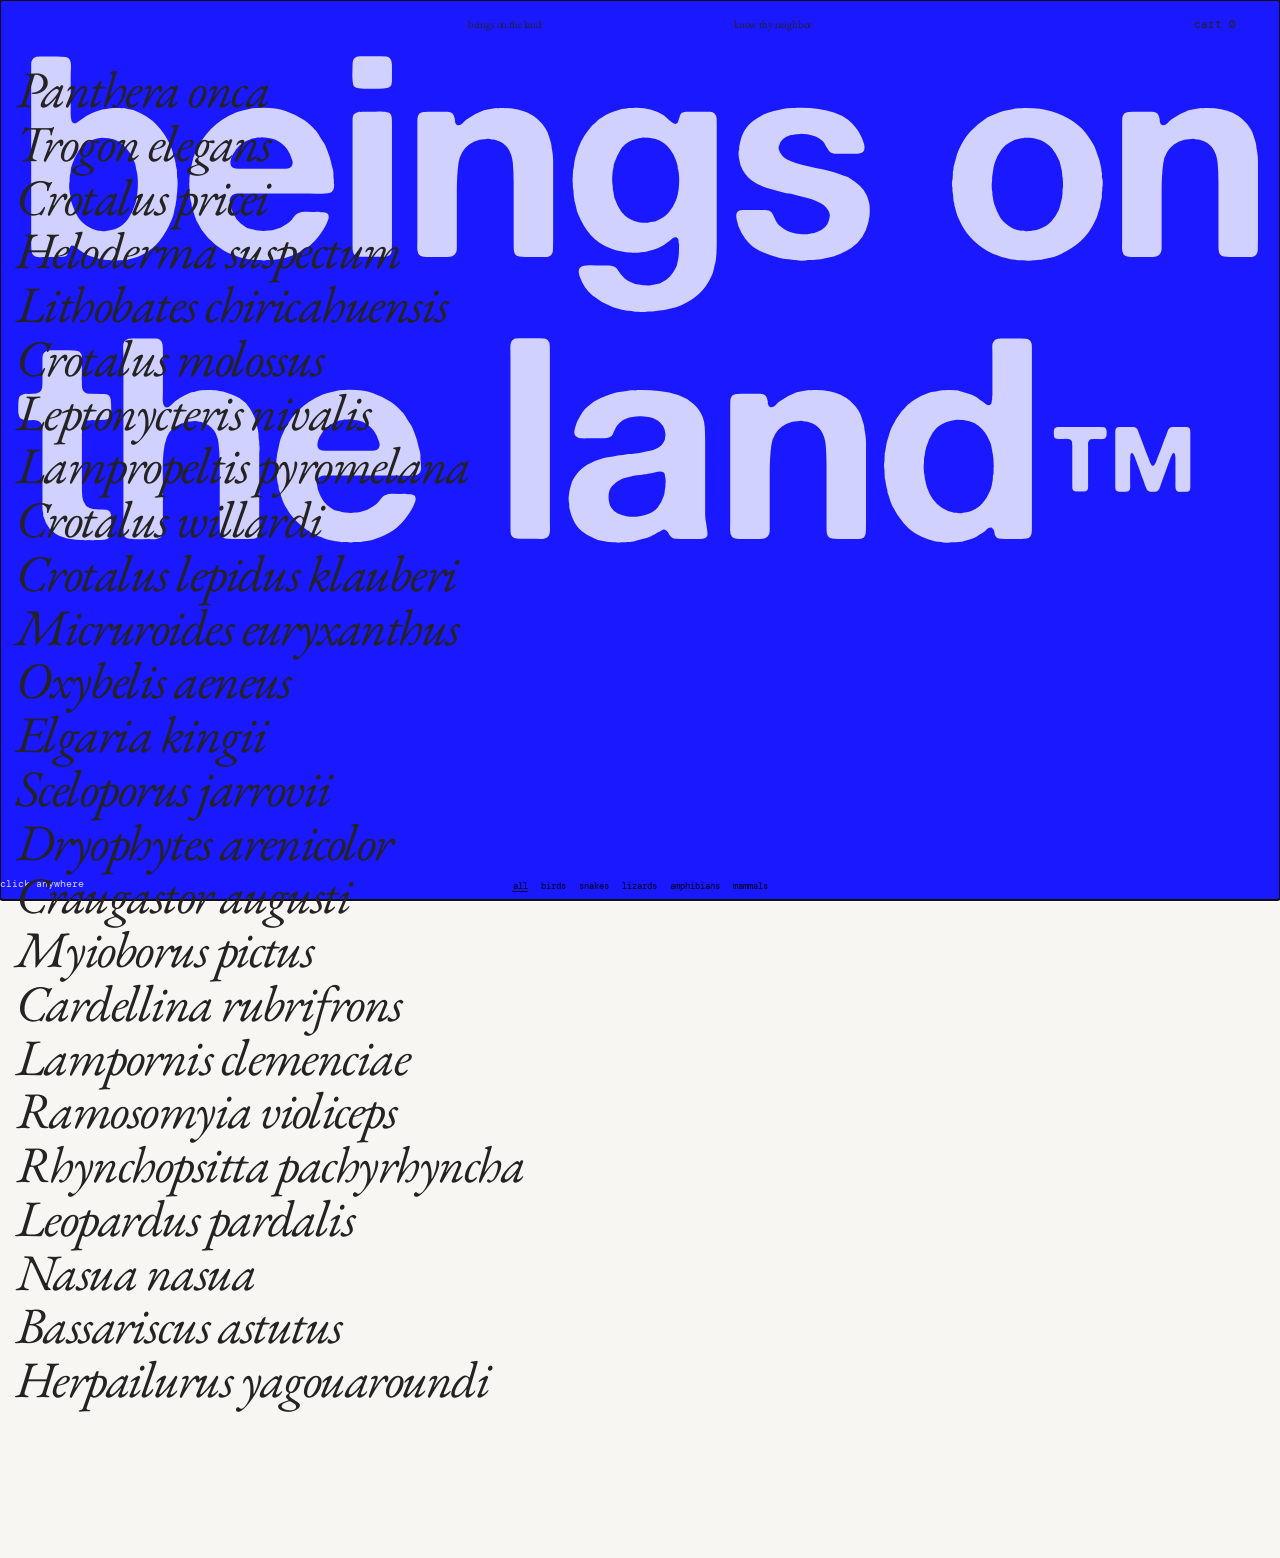
==== index.html @ 35c015ee "Initial site" ====
<!doctype html>
<html lang="en">
  <head>
    <meta charset="utf-8">
    <meta name="viewport" content="width=device-width, initial-scale=1">
    <meta name="description" content="Beings on the Land — embroidered objects from the Sky Islands.">
    <title>beings on the land</title>
    <link rel="stylesheet" href="style.css">
  </head>
  <body class="index-page">
    <header class="site-header">
      <a class="site-title" href="index.html">beings on the land</a>
      <nav aria-label="Primary"><a href="index.html">beings on the land</a><a href="about.html">know thy neighbor</a></nav>
      <button class="cart-toggle" type="button" aria-expanded="false" aria-controls="cart-drawer">cart <span data-cart-count>0</span></button>
    </header>
    <main><section class="animal-index" id="animal-index" aria-label="Beings" aria-live="polite"></section></main>
    <nav class="filter-nav" aria-label="Filter beings by taxon">
      <button type="button" data-filter="All" aria-pressed="true">all</button>
      <button type="button" data-filter="Birds" aria-pressed="false">birds</button>
      <button type="button" data-filter="Snakes" aria-pressed="false">snakes</button>
      <button type="button" data-filter="Lizards" aria-pressed="false">lizards</button>
      <button type="button" data-filter="Amphibians" aria-pressed="false">amphibians</button>
      <button type="button" data-filter="Mammals" aria-pressed="false">mammals</button>
    </nav>
    <div class="landing" id="landing" role="dialog" aria-label="Beings on the Land. Click anywhere to enter." tabindex="-1">
      <p class="overlay-1">beings on<br>the land<span class="trademark">™</span></p>
      <span>click anywhere</span>
    </div>
    <button class="landing-dismiss" id="landing-dismiss" type="button" aria-label="Enter Beings on the Land"></button>
    <div id="cart-root"></div>
    <script src="products.js"></script><script src="cart.js"></script><script src="script.js"></script>
  </body>
</html>
---- style.css ----
@import url('https://fonts.googleapis.com/css2?family=DM+Mono:wght@400&family=EB+Garamond:wght@400&display=swap');
@font-face { font-family:"Alte Haas Grotesk"; src:url("fonts/AlteHaasGroteskBold.ttf") format("truetype"); font-style:normal; font-weight:700; font-display:swap; }
:root { --paper:#f8f6f2; --ink:#242321; --blue:rgba(2,0,255,.9); --line:rgba(36,35,33,.25); }
* { box-sizing:border-box; } html { background:var(--paper); } body { margin:0; color:var(--ink); background:var(--paper); font-family:"DM Mono", monospace; font-size:11px; } a { color:inherit; } button { font:inherit; color:inherit; }
.site-header { position:fixed; inset:0 0 auto; z-index:2; display:grid; grid-template-columns:1fr auto 1fr; align-items:center; padding:17px 3.4vw; pointer-events:none; } .site-header a,.site-header button { pointer-events:auto; } .site-title { font-family:"EB Garamond",Garamond,serif; font-size:11px; font-weight:400; line-height:1.1; letter-spacing:-.014em; text-decoration:none; visibility:hidden; } nav { display:flex; gap:15vw; } nav a { font-family:"EB Garamond",Garamond,serif; font-size:11px; font-weight:400; line-height:1.1; letter-spacing:-.014em; text-decoration:none; } nav a:hover,.prose a:hover { text-decoration:underline; } .cart-toggle { justify-self:end; border:0; padding:0; background:none; cursor:pointer; }
.animal-index { position:relative; z-index:1; padding:62px 16px 8vh; max-width:1000px; } .animal { position:relative; width:max-content; max-width:100%; } .animal-link { position:relative; z-index:2; display:block; font-family:"EB Garamond",Garamond,serif; font-style:italic; font-weight:400; font-size:clamp(2.8rem,4vw,4rem); line-height:1.05; letter-spacing:-.03em; text-decoration:none; white-space:nowrap; } .animal-image { position:absolute; z-index:1; left:55%; top:38%; width:min(42vw,470px); aspect-ratio:4/3; object-fit:cover; opacity:0; transform:translate(-12%,-46%) scale(.97); transition:opacity .2s ease,transform .25s ease; pointer-events:none; } .animal:hover .animal-image,.animal:focus-within .animal-image { opacity:1; transform:translate(-12%,-46%) scale(1); pointer-events:auto; }
.filter-nav { position:fixed; z-index:3; bottom:8px; left:50%; display:flex; gap:13px; transform:translateX(-50%); align-items:center; white-space:nowrap; } .filter-nav button { padding:0; border:0; background:none; color:rgba(0,0,0,.75); font-family:"Diatype Mono Variable","DM Mono",monospace; font-size:.55rem; font-style:normal; font-weight:450; line-height:1.1; letter-spacing:0; font-variation-settings:'slnt' 0,'MONO' 1; text-transform:lowercase; cursor:pointer; } .filter-nav button:hover,.filter-nav button:focus-visible,.filter-nav button[aria-pressed="true"] { text-decoration:underline; text-underline-offset:2px; }
.back-link { position:fixed; z-index:21; top:17px; left:3.4vw; color:inherit; font-family:"DM Mono",monospace; font-size:11px; line-height:1; text-decoration:none; } .back-link:hover,.back-link:focus-visible { text-decoration:underline; text-underline-offset:2px; } .product-page .site-title { visibility:hidden; }
.index-page { background:transparent; } .landing { position:fixed; z-index:0; inset:0; display:flex; overflow:hidden; align-items:flex-start; justify-content:flex-start; background:var(--blue); color:rgba(255,255,255,.8); transition:opacity .24s ease,visibility .24s; } .landing-dismiss { position:fixed; z-index:50; inset:0; width:100%; height:100%; border:0; padding:0; background:transparent; cursor:pointer; } .landing.is-gone,.landing-dismiss.is-gone { opacity:0; visibility:hidden; pointer-events:none; } .overlay-1 { --text-style:"overlay"; display:block; margin:10px 0 0 16px; color:rgba(255,255,255,.8); font-family:"Alte Haas Grotesk","Arial Rounded MT Bold",Arial,sans-serif; font-size:22vw; font-style:normal; font-weight:700; line-height:1; letter-spacing:-.025em; text-align:left; white-space:nowrap; } .overlay-1 a { color:rgba(255,255,255,.8); border-bottom:0 solid rgba(127,127,127,.2); text-decoration:none; } .overlay-1 .trademark { position:static; display:inline; margin-left:.025em; color:inherit; font-family:inherit; font-size:.56em; font-weight:inherit; line-height:1; vertical-align:baseline; } .landing > span { position:absolute; bottom:10px; font-size:10px; color:rgba(255,255,255,.8); }
.product { display:grid; grid-template-columns:minmax(0,1.25fr) minmax(260px,.75fr); gap:7vw; max-width:1240px; margin:auto; padding:96px 4vw 7vw; } .product-image { width:100%; aspect-ratio:4/3; object-fit:cover; } .product-info { align-self:start; padding-top:10px; } .product h1,.prose h1 { margin:0 0 28px; font-family:"EB Garamond",Garamond,serif; font-size:clamp(3.4rem,6vw,6rem); font-style:normal; font-weight:400; line-height:1.05; letter-spacing:-.03em; } .price { margin-bottom:32px; font-size:13px; } fieldset { border:0; margin:0 0 34px; padding:0; } legend { margin-bottom:12px; } .color-options { display:flex; flex-wrap:wrap; gap:8px; } .color-options button { border:1px solid var(--ink); padding:8px 10px; background:transparent; cursor:pointer; } .color-options button[aria-pressed="true"] { background:var(--ink); color:var(--paper); } .add-button { width:100%; border:1px solid var(--ink); padding:13px; background:var(--ink); color:var(--paper); cursor:pointer; } .add-button:hover { background:transparent; color:var(--ink); }
.prose { max-width:700px; padding:145px 4vw 10vh; } .prose p { max-width:590px; font-family:"EB Garamond",Garamond,serif; font-size:clamp(2rem,3.5vw,3.2rem); line-height:1.05; letter-spacing:-.03em; }
.contact a { color:var(--blue); text-decoration:none; } .contact a:hover,.contact a:focus-visible { text-decoration:none; } .page-links { display:flex; gap:14px; font-family:"Diatype Mono Variable","DM Mono",monospace !important; font-size:11px !important; letter-spacing:0 !important; } .about-page .site-title { visibility:hidden; } .faq section { margin:0 0 58px; } .faq h2 { margin:0 0 16px; font-family:"EB Garamond",Garamond,serif; font-size:clamp(2.8rem,4vw,4rem); font-style:italic; font-weight:400; line-height:1; letter-spacing:-.03em; } .faq h3 { margin:24px 0 5px; font-family:"Diatype Mono Variable","DM Mono",monospace; font-size:11px; font-weight:400; } .faq h3 + p,.terms p { margin:0; font-size:clamp(1.35rem,2vw,1.8rem); line-height:1.03; }
.cart-backdrop { position:fixed; z-index:29; inset:0; background:rgba(36,35,33,.16); } .cart-drawer { position:fixed; z-index:30; top:0; right:0; height:100%; width:min(440px,100%); padding:30px; background:var(--paper); border-left:1px solid var(--ink); transform:translateX(101%); transition:transform .25s ease; display:flex; flex-direction:column; } .cart-drawer.open { transform:translateX(0); } .cart-head { display:flex; justify-content:space-between; margin-bottom:35px; } .cart-close { border:0; padding:0; background:none; cursor:pointer; } .cart-item { display:grid; grid-template-columns:76px 1fr auto; gap:12px; margin-bottom:18px; } .cart-item img { width:76px; height:57px; object-fit:cover; } .cart-item p { margin:0 0 5px; } .remove { align-self:end; border:0; padding:0; background:none; text-decoration:underline; cursor:pointer; } .cart-footer { margin-top:auto; border-top:1px solid var(--line); padding-top:16px; } .checkout { display:block; width:100%; margin-top:14px; border:1px solid var(--ink); padding:13px; background:var(--ink); color:var(--paper); text-align:center; text-decoration:none; }
@media (max-width:650px) { .site-header { padding:18px 18px; grid-template-columns:1fr auto; } .site-title { visibility:visible; font-size:11px; } .site-header nav { display:none; } .animal-index { padding:62px 18px 50px; } .animal-link { font-size:13vw; line-height:1.05; white-space:normal; } .animal-image { display:none; } .filter-nav { bottom:11px; gap:9px; max-width:100%; overflow-x:auto; padding:0 12px; } .filter-nav button { font-size:.5rem; } .back-link { top:18px; left:18px; font-size:11px; } .overlay-1 { margin:15px 0 0 15px; font-size:22vw; } .product { display:block; padding:65px 18px 9vh; } .product-info { padding-top:28px; } .prose { padding:110px 18px 9vh; } }
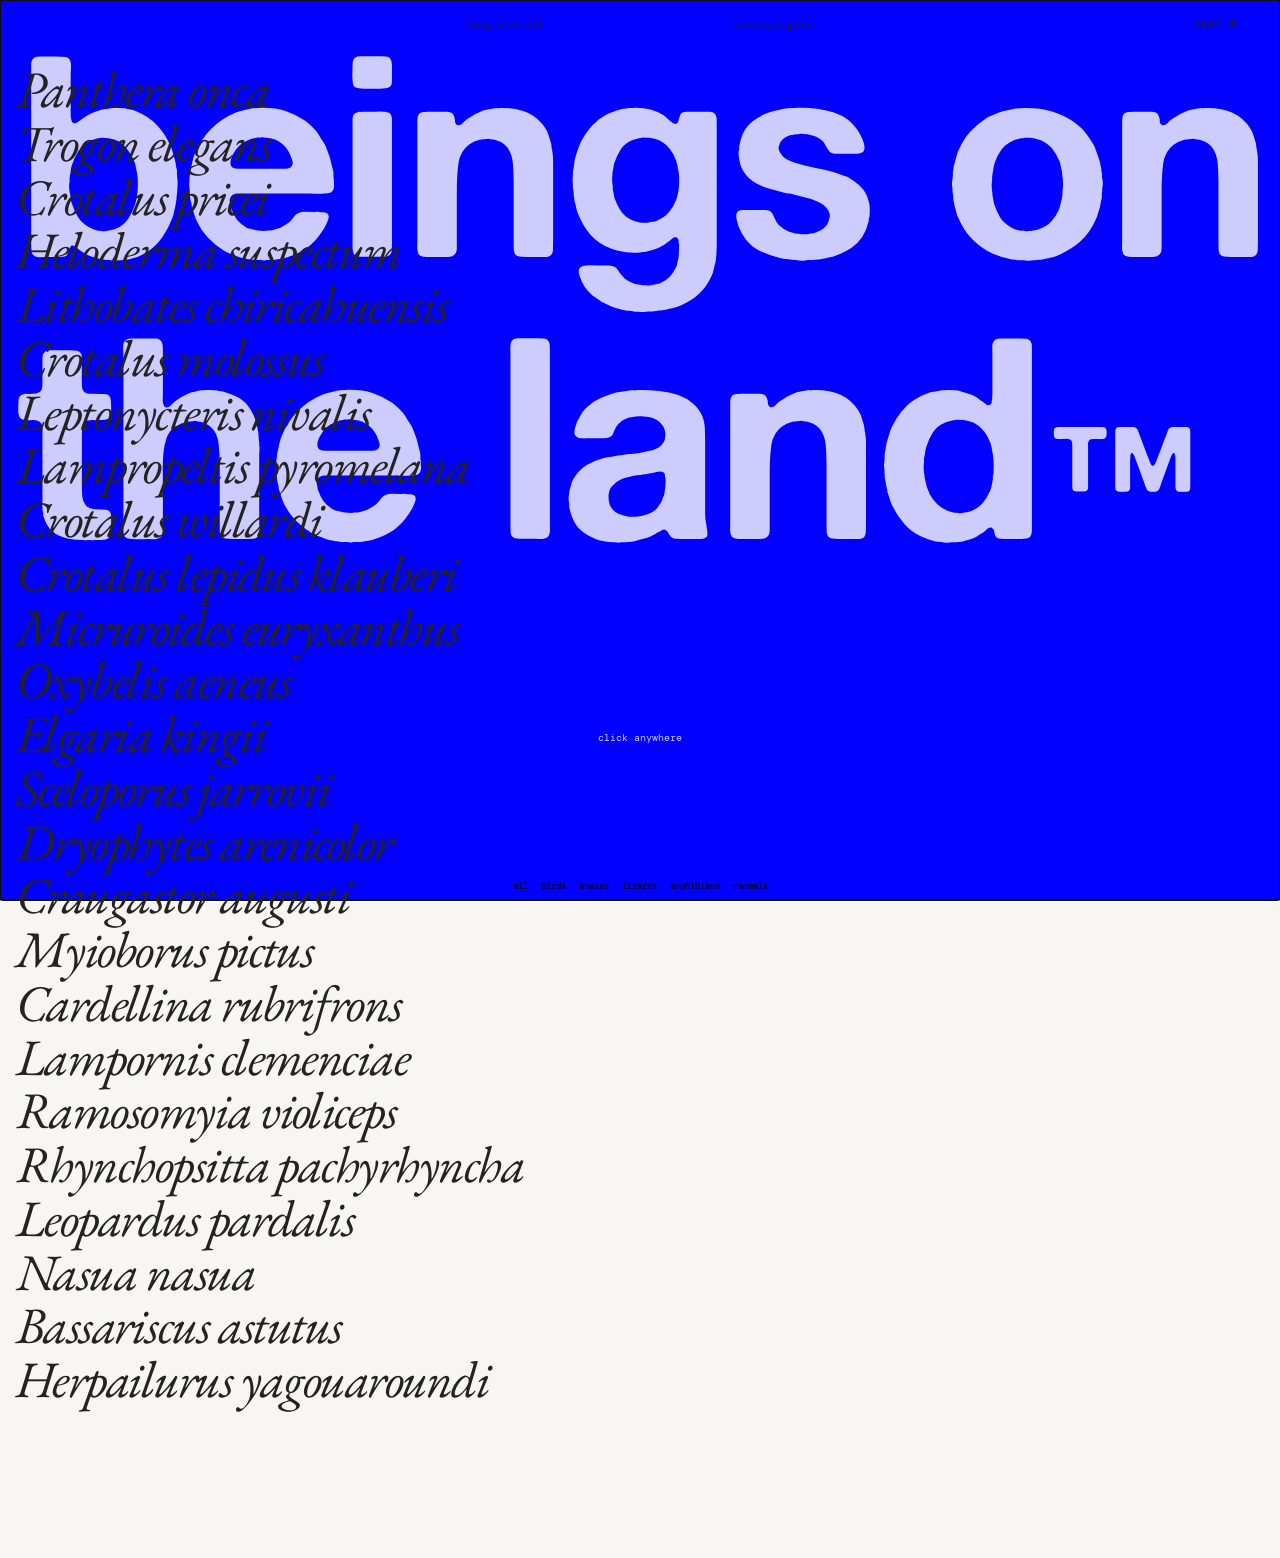
==== commit 83346bef: "Set Trogon elegans photo as the social share thumbnail Add Open Graph and Twitter Card meta tags to " ====
--- a/index.html
+++ b/index.html
@@ -2,8 +2,22 @@
 <html lang="en">
   <head>
     <meta charset="utf-8">
-    <meta name="viewport" content="width=device-width, initial-scale=1">
+    <meta name="viewport" content="width=device-width, initial-scale=1, viewport-fit=cover">
+    <meta name="theme-color" content="#2424ff">
+    <meta name="apple-mobile-web-app-capable" content="yes">
+    <meta name="apple-mobile-web-app-status-bar-style" content="black-translucent">
     <meta name="description" content="Beings on the Land — embroidered objects from the Sky Islands.">
+    <meta property="og:type" content="website">
+    <meta property="og:title" content="beings on the land">
+    <meta property="og:description" content="Beings on the Land — embroidered objects from the Sky Islands.">
+    <meta property="og:url" content="https://beings.onthe.land/">
+    <meta property="og:image" content="https://beings.onthe.land/images/trogon-elegans.jpg">
+    <meta property="og:image:width" content="960">
+    <meta property="og:image:height" content="960">
+    <meta name="twitter:card" content="summary_large_image">
+    <meta name="twitter:title" content="beings on the land">
+    <meta name="twitter:description" content="Beings on the Land — embroidered objects from the Sky Islands.">
+    <meta name="twitter:image" content="https://beings.onthe.land/images/trogon-elegans.jpg">
     <title>beings on the land</title>
     <link rel="stylesheet" href="style.css">
   </head>
--- a/style.css
+++ b/style.css
@@ -6,9 +6,16 @@
 .animal-index { position:relative; z-index:1; padding:62px 16px 8vh; max-width:1000px; } .animal { position:relative; width:max-content; max-width:100%; } .animal-link { position:relative; z-index:2; display:block; font-family:"EB Garamond",Garamond,serif; font-style:italic; font-weight:400; font-size:clamp(2.8rem,4vw,4rem); line-height:1.05; letter-spacing:-.03em; text-decoration:none; white-space:nowrap; } .animal-image { position:absolute; z-index:1; left:55%; top:38%; width:min(42vw,470px); aspect-ratio:4/3; object-fit:cover; opacity:0; transform:translate(-12%,-46%) scale(.97); transition:opacity .2s ease,transform .25s ease; pointer-events:none; } .animal:hover .animal-image,.animal:focus-within .animal-image { opacity:1; transform:translate(-12%,-46%) scale(1); pointer-events:auto; }
 .filter-nav { position:fixed; z-index:3; bottom:8px; left:50%; display:flex; gap:13px; transform:translateX(-50%); align-items:center; white-space:nowrap; } .filter-nav button { padding:0; border:0; background:none; color:rgba(0,0,0,.75); font-family:"Diatype Mono Variable","DM Mono",monospace; font-size:.55rem; font-style:normal; font-weight:450; line-height:1.1; letter-spacing:0; font-variation-settings:'slnt' 0,'MONO' 1; text-transform:lowercase; cursor:pointer; } .filter-nav button:hover,.filter-nav button:focus-visible,.filter-nav button[aria-pressed="true"] { text-decoration:underline; text-underline-offset:2px; }
 .back-link { position:fixed; z-index:21; top:17px; left:3.4vw; color:inherit; font-family:"DM Mono",monospace; font-size:11px; line-height:1; text-decoration:none; } .back-link:hover,.back-link:focus-visible { text-decoration:underline; text-underline-offset:2px; } .product-page .site-title { visibility:hidden; }
-.index-page { background:transparent; } .landing { position:fixed; z-index:0; inset:0; display:flex; overflow:hidden; align-items:flex-start; justify-content:flex-start; background:var(--blue); color:rgba(255,255,255,.8); transition:opacity .24s ease,visibility .24s; } .landing-dismiss { position:fixed; z-index:50; inset:0; width:100%; height:100%; border:0; padding:0; background:transparent; cursor:pointer; } .landing.is-gone,.landing-dismiss.is-gone { opacity:0; visibility:hidden; pointer-events:none; } .overlay-1 { --text-style:"overlay"; display:block; margin:10px 0 0 16px; color:rgba(255,255,255,.8); font-family:"Alte Haas Grotesk","Arial Rounded MT Bold",Arial,sans-serif; font-size:22vw; font-style:normal; font-weight:700; line-height:1; letter-spacing:-.025em; text-align:left; white-space:nowrap; } .overlay-1 a { color:rgba(255,255,255,.8); border-bottom:0 solid rgba(127,127,127,.2); text-decoration:none; } .overlay-1 .trademark { position:static; display:inline; margin-left:.025em; color:inherit; font-family:inherit; font-size:.56em; font-weight:inherit; line-height:1; vertical-align:baseline; } .landing > span { position:absolute; bottom:10px; font-size:10px; color:rgba(255,255,255,.8); }
+.index-page { background:transparent; } .landing { position:fixed; z-index:0; top:0; right:0; left:0; height:100vh; height:100svh; height:100dvh; padding-top:env(safe-area-inset-top); padding-bottom:env(safe-area-inset-bottom); display:flex; overflow:hidden; align-items:flex-start; justify-content:flex-start; background:rgb(2,0,255); color:rgba(255,255,255,.8); transition:opacity .24s ease,visibility .24s; } .landing-dismiss { position:fixed; z-index:50; top:0; right:0; left:0; height:100vh; height:100svh; height:100dvh; width:auto; border:0; padding:0; background:transparent; cursor:pointer; } .landing.is-gone,.landing-dismiss.is-gone { opacity:0; visibility:hidden; pointer-events:none; } .overlay-1 { --text-style:"overlay"; display:block; margin:10px 0 0 16px; color:rgba(255,255,255,.8); font-family:"Alte Haas Grotesk","Arial Rounded MT Bold",Arial,sans-serif; font-size:22vw; font-style:normal; font-weight:700; line-height:1; letter-spacing:-.025em; text-align:left; white-space:nowrap; } .overlay-1 a { color:rgba(255,255,255,.8); border-bottom:0 solid rgba(127,127,127,.2); text-decoration:none; } .overlay-1 .trademark { position:static; display:inline; margin-left:.025em; color:inherit; font-family:inherit; font-size:.56em; font-weight:inherit; line-height:1; vertical-align:baseline; } .landing > span { position:absolute; top:calc(50% + 22vw + 5px); left:50%; width:max-content; transform:translate(-50%,-50%); font-size:10px; color:rgba(255,255,255,.8); }
 .product { display:grid; grid-template-columns:minmax(0,1.25fr) minmax(260px,.75fr); gap:7vw; max-width:1240px; margin:auto; padding:96px 4vw 7vw; } .product-image { width:100%; aspect-ratio:4/3; object-fit:cover; } .product-info { align-self:start; padding-top:10px; } .product h1,.prose h1 { margin:0 0 28px; font-family:"EB Garamond",Garamond,serif; font-size:clamp(3.4rem,6vw,6rem); font-style:normal; font-weight:400; line-height:1.05; letter-spacing:-.03em; } .price { margin-bottom:32px; font-size:13px; } fieldset { border:0; margin:0 0 34px; padding:0; } legend { margin-bottom:12px; } .color-options { display:flex; flex-wrap:wrap; gap:8px; } .color-options button { border:1px solid var(--ink); padding:8px 10px; background:transparent; cursor:pointer; } .color-options button[aria-pressed="true"] { background:var(--ink); color:var(--paper); } .add-button { width:100%; border:1px solid var(--ink); padding:13px; background:var(--ink); color:var(--paper); cursor:pointer; } .add-button:hover { background:transparent; color:var(--ink); }
 .prose { max-width:700px; padding:145px 4vw 10vh; } .prose p { max-width:590px; font-family:"EB Garamond",Garamond,serif; font-size:clamp(2rem,3.5vw,3.2rem); line-height:1.05; letter-spacing:-.03em; }
-.contact a { color:var(--blue); text-decoration:none; } .contact a:hover,.contact a:focus-visible { text-decoration:none; } .page-links { display:flex; gap:14px; font-family:"Diatype Mono Variable","DM Mono",monospace !important; font-size:11px !important; letter-spacing:0 !important; } .about-page .site-title { visibility:hidden; } .faq section { margin:0 0 58px; } .faq h2 { margin:0 0 16px; font-family:"EB Garamond",Garamond,serif; font-size:clamp(2.8rem,4vw,4rem); font-style:italic; font-weight:400; line-height:1; letter-spacing:-.03em; } .faq h3 { margin:24px 0 5px; font-family:"Diatype Mono Variable","DM Mono",monospace; font-size:11px; font-weight:400; } .faq h3 + p,.terms p { margin:0; font-size:clamp(1.35rem,2vw,1.8rem); line-height:1.03; }
+.story { position:relative; z-index:1; padding:62px 16px 8vh; max-width:1000px; } .story p { margin:0; font-family:"EB Garamond",Garamond,serif; font-weight:400; font-size:clamp(2.8rem,5vw,4.5rem); line-height:1.05; letter-spacing:-.03em; }
+.term { position:relative; display:inline-block; }
+.term-italic { font-style:italic; }
+.term-underline { text-decoration:underline; text-underline-offset:4px; }
+.term-image { position:absolute; z-index:5; left:50%; bottom:100%; margin-bottom:16px; width:min(40vw,420px); aspect-ratio:4/3; object-fit:cover; opacity:0; transform:translate(-50%,6px) scale(.97); transition:opacity .2s ease,transform .25s ease; pointer-events:none; }
+.term:hover .term-image,.term:focus .term-image,.term:focus-within .term-image { opacity:1; transform:translate(-50%,0) scale(1); pointer-events:auto; }
+.contact a { color:var(--blue); text-decoration:none; } .contact a:hover,.contact a:focus-visible { text-decoration:none; } .page-links { display:flex; gap:14px; font-family:"Diatype Mono Variable","DM Mono",monospace !important; font-size:11px !important; letter-spacing:0 !important; } .about-page .site-title { visibility:hidden; } .faq section { margin:0 0 58px; } .faq h2 { margin:0 0 16px; font-family:"EB Garamond",Garamond,serif; font-size:clamp(2.8rem,4vw,4rem); font-style:italic; font-weight:400; line-height:1; letter-spacing:-.03em; } .faq h3 { margin:24px 0 5px; font-family:"Diatype Mono Variable","DM Mono",monospace; font-size:11px; font-weight:400; } .faq h3 + p { margin:0; font-size:clamp(1.35rem,2vw,1.8rem); line-height:1.03; }
+.terms p { max-width:590px; font-size:clamp(1.35rem,2vw,1.8rem); line-height:1.05; letter-spacing:-.03em; }
 .cart-backdrop { position:fixed; z-index:29; inset:0; background:rgba(36,35,33,.16); } .cart-drawer { position:fixed; z-index:30; top:0; right:0; height:100%; width:min(440px,100%); padding:30px; background:var(--paper); border-left:1px solid var(--ink); transform:translateX(101%); transition:transform .25s ease; display:flex; flex-direction:column; } .cart-drawer.open { transform:translateX(0); } .cart-head { display:flex; justify-content:space-between; margin-bottom:35px; } .cart-close { border:0; padding:0; background:none; cursor:pointer; } .cart-item { display:grid; grid-template-columns:76px 1fr auto; gap:12px; margin-bottom:18px; } .cart-item img { width:76px; height:57px; object-fit:cover; } .cart-item p { margin:0 0 5px; } .remove { align-self:end; border:0; padding:0; background:none; text-decoration:underline; cursor:pointer; } .cart-footer { margin-top:auto; border-top:1px solid var(--line); padding-top:16px; } .checkout { display:block; width:100%; margin-top:14px; border:1px solid var(--ink); padding:13px; background:var(--ink); color:var(--paper); text-align:center; text-decoration:none; }
-@media (max-width:650px) { .site-header { padding:18px 18px; grid-template-columns:1fr auto; } .site-title { visibility:visible; font-size:11px; } .site-header nav { display:none; } .animal-index { padding:62px 18px 50px; } .animal-link { font-size:13vw; line-height:1.05; white-space:normal; } .animal-image { display:none; } .filter-nav { bottom:11px; gap:9px; max-width:100%; overflow-x:auto; padding:0 12px; } .filter-nav button { font-size:.5rem; } .back-link { top:18px; left:18px; font-size:11px; } .overlay-1 { margin:15px 0 0 15px; font-size:22vw; } .product { display:block; padding:65px 18px 9vh; } .product-info { padding-top:28px; } .prose { padding:110px 18px 9vh; } }
+@media (max-width:650px) { .site-header { padding:18px 18px; grid-template-columns:1fr auto 1fr; } .site-title { visibility:visible; font-size:11px; } .site-header nav { display:flex; justify-self:center; gap:0; } .site-header nav a:first-child { display:none; } .animal-index { padding:62px 18px 90px; } .animal-link { font-size:13vw; line-height:1.05; white-space:normal; margin-bottom:.2em; } .animal-image { display:none; } .term-image { display:none; } .filter-nav { left:0; right:0; bottom:0; width:100%; transform:none; justify-content:center; gap:16px; max-width:100%; overflow-x:auto; padding:14px 12px calc(14px + env(safe-area-inset-bottom)); background:var(--paper); border-top:1px solid var(--line); } .filter-nav button { font-size:.7rem; } .back-link { top:18px; left:18px; font-size:11px; } .overlay-1 { margin:15px 0 0 15px; font-size:22vw; } .landing > span { top:calc(50% + 22vw + 7.5px); } .product { display:block; padding:65px 18px 9vh; } .product-info { padding-top:28px; } .prose { padding:110px 18px 9vh; } .story { padding:90px 18px 12vh; } .story p { font-size:10vw; } }
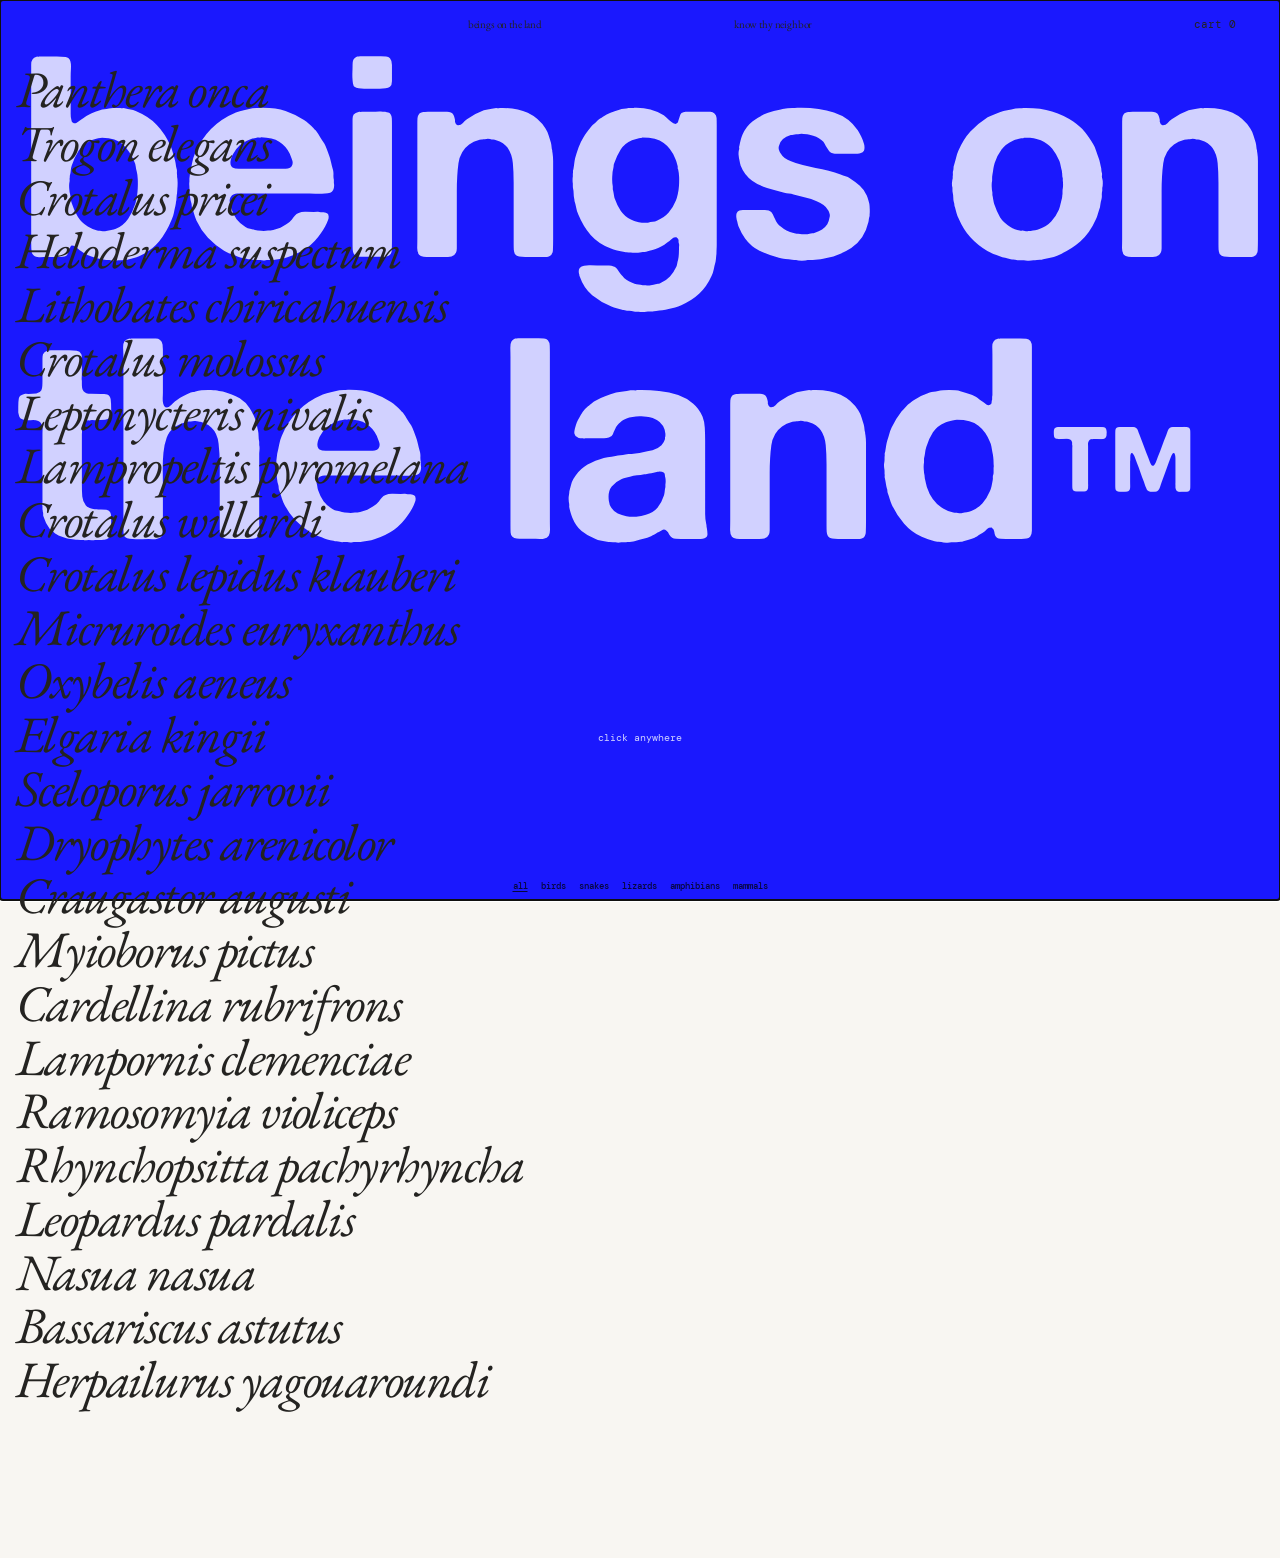
==== commit 489f7ccb: "Fix filter bar's box-shadow being clipped by its own scroll container overflow-x:auto on .filter-nav" ====
--- a/index.html
+++ b/index.html
@@ -29,12 +29,14 @@
     </header>
     <main><section class="animal-index" id="animal-index" aria-label="Beings" aria-live="polite"></section></main>
     <nav class="filter-nav" aria-label="Filter beings by taxon">
-      <button type="button" data-filter="All" aria-pressed="true">all</button>
-      <button type="button" data-filter="Birds" aria-pressed="false">birds</button>
-      <button type="button" data-filter="Snakes" aria-pressed="false">snakes</button>
-      <button type="button" data-filter="Lizards" aria-pressed="false">lizards</button>
-      <button type="button" data-filter="Amphibians" aria-pressed="false">amphibians</button>
-      <button type="button" data-filter="Mammals" aria-pressed="false">mammals</button>
+      <div class="filter-scroll">
+        <button type="button" data-filter="All" aria-pressed="true">all</button>
+        <button type="button" data-filter="Birds" aria-pressed="false">birds</button>
+        <button type="button" data-filter="Snakes" aria-pressed="false">snakes</button>
+        <button type="button" data-filter="Lizards" aria-pressed="false">lizards</button>
+        <button type="button" data-filter="Amphibians" aria-pressed="false">amphibians</button>
+        <button type="button" data-filter="Mammals" aria-pressed="false">mammals</button>
+      </div>
     </nav>
     <div class="landing" id="landing" role="dialog" aria-label="Beings on the Land. Click anywhere to enter." tabindex="-1">
       <p class="overlay-1">beings on<br>the land<span class="trademark">™</span></p>
--- a/style.css
+++ b/style.css
@@ -4,9 +4,9 @@
 * { box-sizing:border-box; } html { background:var(--paper); } body { margin:0; color:var(--ink); background:var(--paper); font-family:"DM Mono", monospace; font-size:11px; } a { color:inherit; } button { font:inherit; color:inherit; }
 .site-header { position:fixed; inset:0 0 auto; z-index:2; display:grid; grid-template-columns:1fr auto 1fr; align-items:center; padding:17px 3.4vw; pointer-events:none; } .site-header a,.site-header button { pointer-events:auto; } .site-title { font-family:"EB Garamond",Garamond,serif; font-size:11px; font-weight:400; line-height:1.1; letter-spacing:-.014em; text-decoration:none; visibility:hidden; } nav { display:flex; gap:15vw; } nav a { font-family:"EB Garamond",Garamond,serif; font-size:11px; font-weight:400; line-height:1.1; letter-spacing:-.014em; text-decoration:none; } nav a:hover,.prose a:hover { text-decoration:underline; } .cart-toggle { justify-self:end; border:0; padding:0; background:none; cursor:pointer; }
 .animal-index { position:relative; z-index:1; padding:62px 16px 8vh; max-width:1000px; } .animal { position:relative; width:max-content; max-width:100%; } .animal-link { position:relative; z-index:2; display:block; font-family:"EB Garamond",Garamond,serif; font-style:italic; font-weight:400; font-size:clamp(2.8rem,4vw,4rem); line-height:1.05; letter-spacing:-.03em; text-decoration:none; white-space:nowrap; } .animal-image { position:absolute; z-index:1; left:55%; top:38%; width:min(42vw,470px); aspect-ratio:4/3; object-fit:cover; opacity:0; transform:translate(-12%,-46%) scale(.97); transition:opacity .2s ease,transform .25s ease; pointer-events:none; } .animal:hover .animal-image,.animal:focus-within .animal-image { opacity:1; transform:translate(-12%,-46%) scale(1); pointer-events:auto; }
-.filter-nav { position:fixed; z-index:3; bottom:8px; left:50%; display:flex; gap:13px; transform:translateX(-50%); align-items:center; white-space:nowrap; } .filter-nav button { padding:0; border:0; background:none; color:rgba(0,0,0,.75); font-family:"Diatype Mono Variable","DM Mono",monospace; font-size:.55rem; font-style:normal; font-weight:450; line-height:1.1; letter-spacing:0; font-variation-settings:'slnt' 0,'MONO' 1; text-transform:lowercase; cursor:pointer; } .filter-nav button:hover,.filter-nav button:focus-visible,.filter-nav button[aria-pressed="true"] { text-decoration:underline; text-underline-offset:2px; }
+.filter-nav { position:fixed; z-index:3; bottom:8px; left:50%; transform:translateX(-50%); } .filter-scroll { display:flex; gap:13px; align-items:center; white-space:nowrap; } .filter-nav button { padding:0; border:0; background:none; color:rgba(0,0,0,.75); font-family:"Diatype Mono Variable","DM Mono",monospace; font-size:.55rem; font-style:normal; font-weight:450; line-height:1.1; letter-spacing:0; font-variation-settings:'slnt' 0,'MONO' 1; text-transform:lowercase; cursor:pointer; } .filter-nav button:hover,.filter-nav button:focus-visible,.filter-nav button[aria-pressed="true"] { text-decoration:underline; text-underline-offset:2px; }
 .back-link { position:fixed; z-index:21; top:17px; left:3.4vw; color:inherit; font-family:"DM Mono",monospace; font-size:11px; line-height:1; text-decoration:none; } .back-link:hover,.back-link:focus-visible { text-decoration:underline; text-underline-offset:2px; } .product-page .site-title { visibility:hidden; }
-.index-page { background:transparent; } .landing { position:fixed; z-index:0; top:0; right:0; left:0; height:100vh; height:100svh; height:100dvh; padding-top:env(safe-area-inset-top); padding-bottom:env(safe-area-inset-bottom); display:flex; overflow:hidden; align-items:flex-start; justify-content:flex-start; background:rgb(2,0,255); color:rgba(255,255,255,.8); transition:opacity .24s ease,visibility .24s; } .landing-dismiss { position:fixed; z-index:50; top:0; right:0; left:0; height:100vh; height:100svh; height:100dvh; width:auto; border:0; padding:0; background:transparent; cursor:pointer; } .landing.is-gone,.landing-dismiss.is-gone { opacity:0; visibility:hidden; pointer-events:none; } .overlay-1 { --text-style:"overlay"; display:block; margin:10px 0 0 16px; color:rgba(255,255,255,.8); font-family:"Alte Haas Grotesk","Arial Rounded MT Bold",Arial,sans-serif; font-size:22vw; font-style:normal; font-weight:700; line-height:1; letter-spacing:-.025em; text-align:left; white-space:nowrap; } .overlay-1 a { color:rgba(255,255,255,.8); border-bottom:0 solid rgba(127,127,127,.2); text-decoration:none; } .overlay-1 .trademark { position:static; display:inline; margin-left:.025em; color:inherit; font-family:inherit; font-size:.56em; font-weight:inherit; line-height:1; vertical-align:baseline; } .landing > span { position:absolute; top:calc(50% + 22vw + 5px); left:50%; width:max-content; transform:translate(-50%,-50%); font-size:10px; color:rgba(255,255,255,.8); }
+.index-page { background:transparent; } .landing { position:fixed; z-index:0; top:0; right:0; left:0; height:100vh; height:100svh; height:100dvh; padding-top:env(safe-area-inset-top); padding-bottom:env(safe-area-inset-bottom); display:flex; overflow:hidden; align-items:flex-start; justify-content:flex-start; background:var(--blue); color:rgba(255,255,255,.8); transition:opacity .24s ease,visibility .24s; } .landing-dismiss { position:fixed; z-index:50; top:0; right:0; left:0; height:100vh; height:100svh; height:100dvh; width:auto; border:0; padding:0; background:transparent; cursor:pointer; } .landing.is-gone,.landing-dismiss.is-gone { opacity:0; visibility:hidden; pointer-events:none; } .overlay-1 { --text-style:"overlay"; display:block; margin:10px 0 0 16px; color:rgba(255,255,255,.8); font-family:"Alte Haas Grotesk","Arial Rounded MT Bold",Arial,sans-serif; font-size:22vw; font-style:normal; font-weight:700; line-height:1; letter-spacing:-.025em; text-align:left; white-space:nowrap; } .overlay-1 a { color:rgba(255,255,255,.8); border-bottom:0 solid rgba(127,127,127,.2); text-decoration:none; } .overlay-1 .trademark { position:static; display:inline; margin-left:.025em; color:inherit; font-family:inherit; font-size:.56em; font-weight:inherit; line-height:1; vertical-align:baseline; } .landing > span { position:absolute; top:calc(50% + 22vw + 5px); left:50%; width:max-content; transform:translate(-50%,-50%); font-size:10px; color:rgba(255,255,255,.8); }
 .product { display:grid; grid-template-columns:minmax(0,1.25fr) minmax(260px,.75fr); gap:7vw; max-width:1240px; margin:auto; padding:96px 4vw 7vw; } .product-image { width:100%; aspect-ratio:4/3; object-fit:cover; } .product-info { align-self:start; padding-top:10px; } .product h1,.prose h1 { margin:0 0 28px; font-family:"EB Garamond",Garamond,serif; font-size:clamp(3.4rem,6vw,6rem); font-style:normal; font-weight:400; line-height:1.05; letter-spacing:-.03em; } .price { margin-bottom:32px; font-size:13px; } fieldset { border:0; margin:0 0 34px; padding:0; } legend { margin-bottom:12px; } .color-options { display:flex; flex-wrap:wrap; gap:8px; } .color-options button { border:1px solid var(--ink); padding:8px 10px; background:transparent; cursor:pointer; } .color-options button[aria-pressed="true"] { background:var(--ink); color:var(--paper); } .add-button { width:100%; border:1px solid var(--ink); padding:13px; background:var(--ink); color:var(--paper); cursor:pointer; } .add-button:hover { background:transparent; color:var(--ink); }
 .prose { max-width:700px; padding:145px 4vw 10vh; } .prose p { max-width:590px; font-family:"EB Garamond",Garamond,serif; font-size:clamp(2rem,3.5vw,3.2rem); line-height:1.05; letter-spacing:-.03em; }
 .story { position:relative; z-index:1; padding:62px 16px 8vh; max-width:1000px; } .story p { margin:0; font-family:"EB Garamond",Garamond,serif; font-weight:400; font-size:clamp(2.8rem,5vw,4.5rem); line-height:1.05; letter-spacing:-.03em; }
@@ -18,4 +18,4 @@
 .contact a { color:var(--blue); text-decoration:none; } .contact a:hover,.contact a:focus-visible { text-decoration:none; } .page-links { display:flex; gap:14px; font-family:"Diatype Mono Variable","DM Mono",monospace !important; font-size:11px !important; letter-spacing:0 !important; } .about-page .site-title { visibility:hidden; } .faq section { margin:0 0 58px; } .faq h2 { margin:0 0 16px; font-family:"EB Garamond",Garamond,serif; font-size:clamp(2.8rem,4vw,4rem); font-style:italic; font-weight:400; line-height:1; letter-spacing:-.03em; } .faq h3 { margin:24px 0 5px; font-family:"Diatype Mono Variable","DM Mono",monospace; font-size:11px; font-weight:400; } .faq h3 + p { margin:0; font-size:clamp(1.35rem,2vw,1.8rem); line-height:1.03; }
 .terms p { max-width:590px; font-size:clamp(1.35rem,2vw,1.8rem); line-height:1.05; letter-spacing:-.03em; }
 .cart-backdrop { position:fixed; z-index:29; inset:0; background:rgba(36,35,33,.16); } .cart-drawer { position:fixed; z-index:30; top:0; right:0; height:100%; width:min(440px,100%); padding:30px; background:var(--paper); border-left:1px solid var(--ink); transform:translateX(101%); transition:transform .25s ease; display:flex; flex-direction:column; } .cart-drawer.open { transform:translateX(0); } .cart-head { display:flex; justify-content:space-between; margin-bottom:35px; } .cart-close { border:0; padding:0; background:none; cursor:pointer; } .cart-item { display:grid; grid-template-columns:76px 1fr auto; gap:12px; margin-bottom:18px; } .cart-item img { width:76px; height:57px; object-fit:cover; } .cart-item p { margin:0 0 5px; } .remove { align-self:end; border:0; padding:0; background:none; text-decoration:underline; cursor:pointer; } .cart-footer { margin-top:auto; border-top:1px solid var(--line); padding-top:16px; } .checkout { display:block; width:100%; margin-top:14px; border:1px solid var(--ink); padding:13px; background:var(--ink); color:var(--paper); text-align:center; text-decoration:none; }
-@media (max-width:650px) { .site-header { padding:18px 18px; grid-template-columns:1fr auto 1fr; } .site-title { visibility:visible; font-size:11px; } .site-header nav { display:flex; justify-self:center; gap:0; } .site-header nav a:first-child { display:none; } .animal-index { padding:62px 18px 90px; } .animal-link { font-size:13vw; line-height:1.05; white-space:normal; margin-bottom:.2em; } .animal-image { display:none; } .term-image { display:none; } .filter-nav { left:0; right:0; bottom:0; width:100%; transform:none; justify-content:center; gap:16px; max-width:100%; overflow-x:auto; padding:14px 12px calc(14px + env(safe-area-inset-bottom)); background:var(--paper); border-top:1px solid var(--line); } .filter-nav button { font-size:.7rem; } .back-link { top:18px; left:18px; font-size:11px; } .overlay-1 { margin:15px 0 0 15px; font-size:22vw; } .landing > span { top:calc(50% + 22vw + 7.5px); } .product { display:block; padding:65px 18px 9vh; } .product-info { padding-top:28px; } .prose { padding:110px 18px 9vh; } .story { padding:90px 18px 12vh; } .story p { font-size:10vw; } }
+@media (max-width:650px) { .site-header { padding:18px 18px; grid-template-columns:1fr auto 1fr; } .site-title { visibility:visible; font-size:11px; } .site-header nav { display:flex; justify-self:center; gap:0; } .site-header nav a:first-child { display:none; } .animal-index { padding:62px 18px 90px; } .animal-link { font-size:13vw; line-height:1.05; white-space:normal; margin-bottom:.2em; } .animal-image { display:none; } .term-image { display:none; } .filter-nav { left:0; right:0; bottom:0; width:100%; transform:none; padding:14px 12px calc(14px + env(safe-area-inset-bottom)); background:var(--paper); border-top:1px solid var(--line); box-shadow:0 200px 0 0 var(--paper); } .filter-scroll { justify-content:center; gap:16px; max-width:100%; overflow-x:auto; } .filter-nav button { font-size:.7rem; } .back-link { top:18px; left:18px; font-size:11px; } .overlay-1 { margin:15px 0 0 15px; font-size:22vw; } .landing > span { top:calc(50% + 22vw + 7.5px); } .product { display:block; padding:65px 18px 9vh; } .product-info { padding-top:28px; } .prose { padding:110px 18px 9vh; } .story { padding:90px 18px 12vh; } .story p { font-size:10vw; } }
